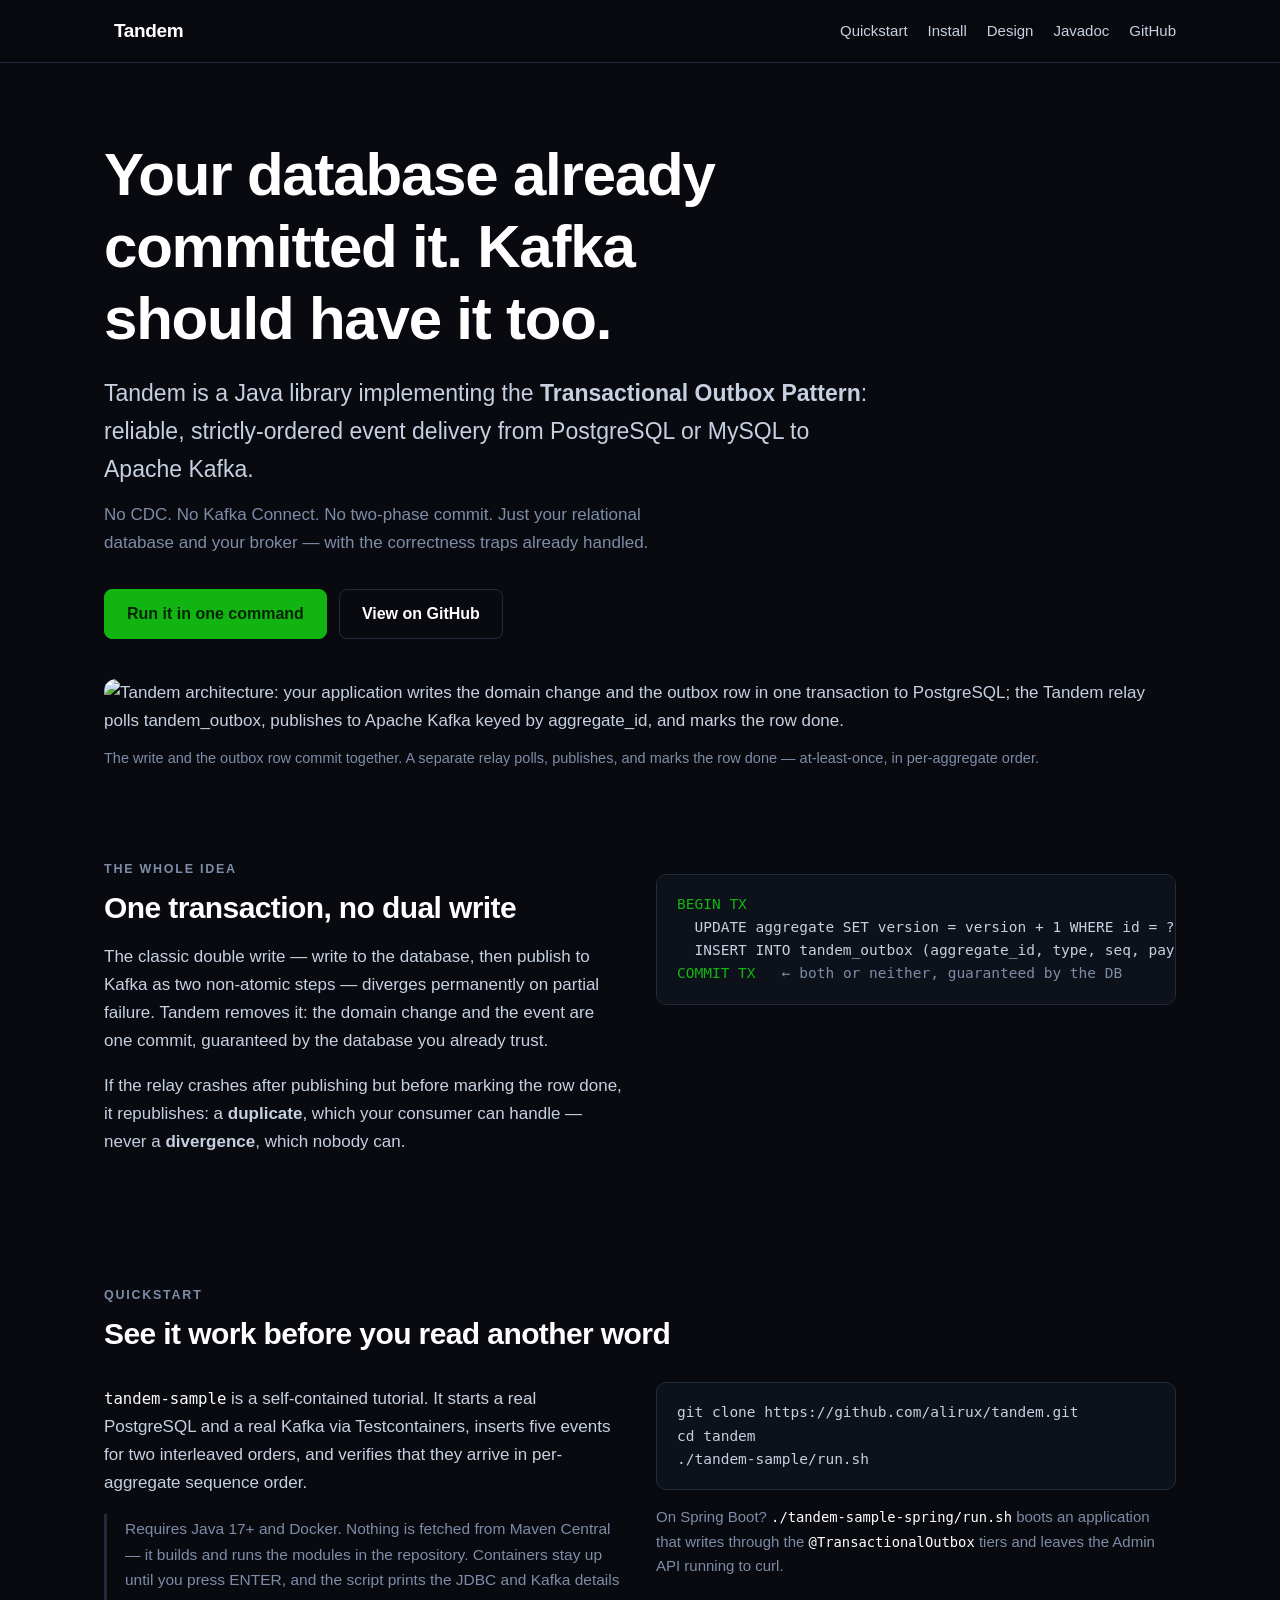
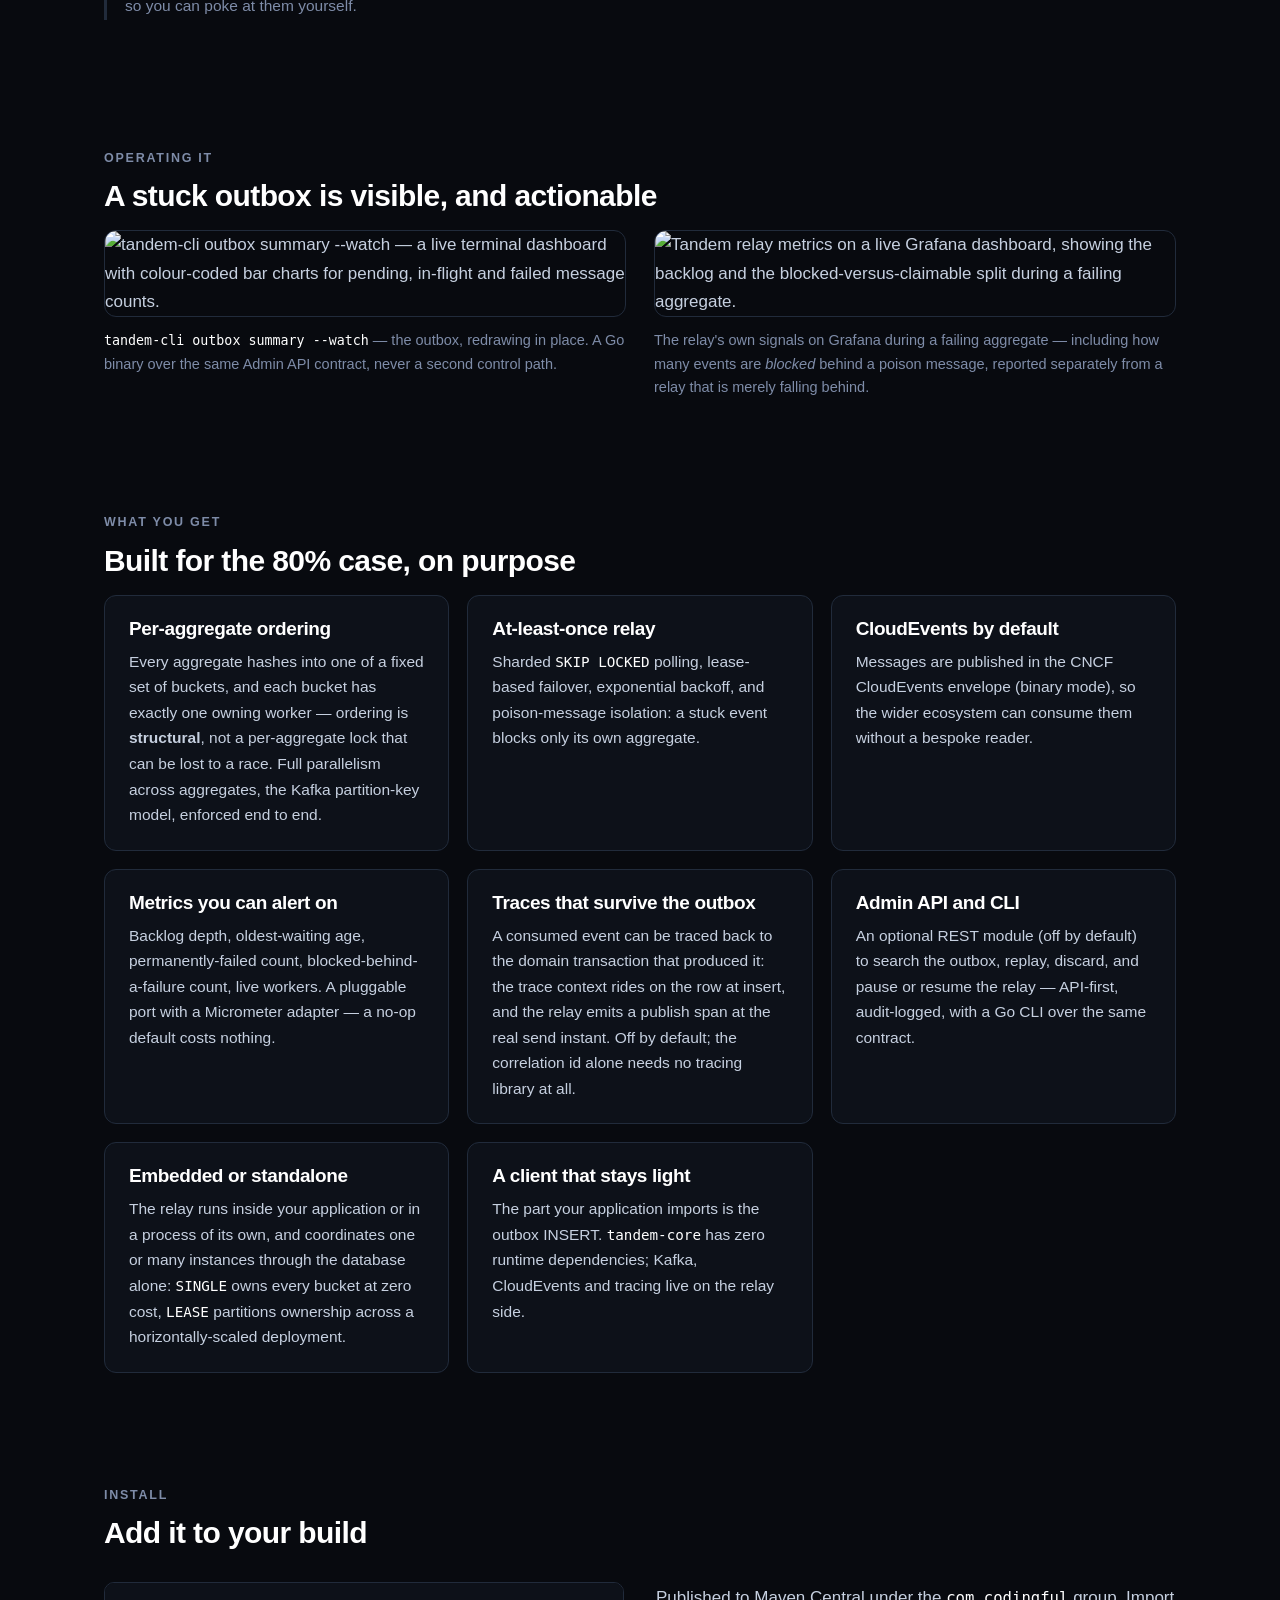
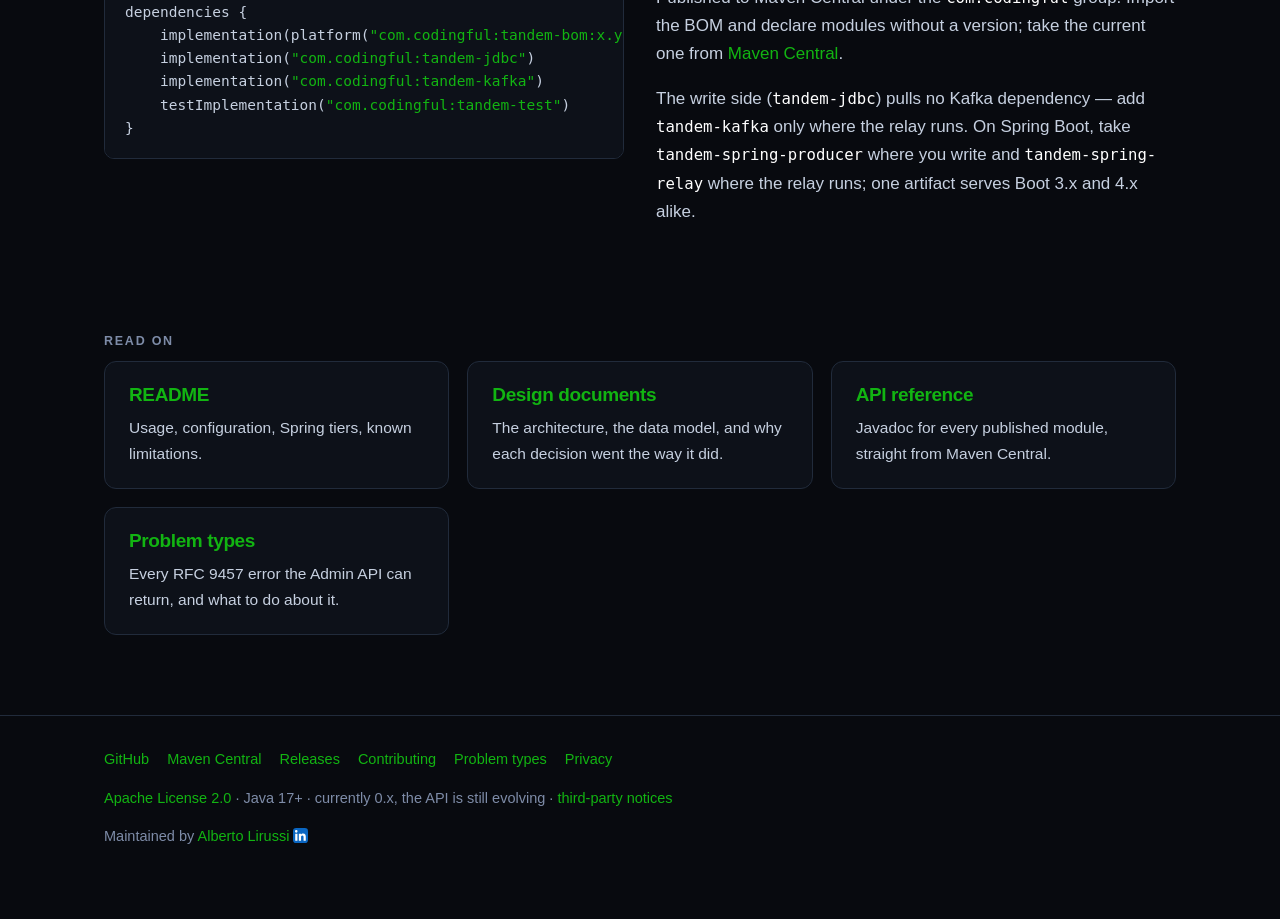
==== site/index.html @ ae4607db "Publish tandem.codingful.com — landing page and problem-type pages The Admin API's RFC 9457 error ty" ====
<!DOCTYPE html>
<html lang="en">
<head>
<meta charset="utf-8">
<meta name="viewport" content="width=device-width, initial-scale=1">
<title>Tandem — reliable, strictly-ordered event delivery to Kafka</title>
<meta name="description" content="A Java library implementing the Transactional Outbox Pattern: reliable, causally-ordered event delivery from PostgreSQL or MySQL to Apache Kafka. No CDC, no Kafka Connect, no two-phase commit.">
<meta property="og:type" content="website">
<meta property="og:title" content="Tandem — reliable, strictly-ordered event delivery to Kafka">
<meta property="og:description" content="Transactional Outbox for Java. No CDC, no Kafka Connect, no two-phase commit.">
<meta property="og:image" content="https://tandem.codingful.com/assets/social-preview.png">
<meta property="og:url" content="https://tandem.codingful.com/">
<meta name="twitter:card" content="summary_large_image">
<link rel="icon" href="assets/logo.png">
<link rel="stylesheet" href="assets/style.css">
</head>
<body>

<div class="topbar">
  <div class="wrap">
    <a class="brand" href="/"><img src="assets/logo.png" alt="">Tandem</a>
    <nav>
      <a href="#quickstart">Quickstart</a>
      <a href="#install">Install</a>
      <a href="https://github.com/alirux/tandem/blob/main/docs/HLD.md">Design</a>
      <a href="https://javadoc.io/doc/com.codingful/tandem-core/latest/index.html">Javadoc</a>
      <a href="https://github.com/alirux/tandem">GitHub</a>
    </nav>
  </div>
</div>

<header class="hero">
  <div class="wrap">
    <h1>Your database already committed it. Kafka should have it too.</h1>
    <p class="lede">Tandem is a Java library implementing the <strong>Transactional Outbox
      Pattern</strong>: reliable, strictly-ordered event delivery from PostgreSQL or MySQL to
      Apache Kafka.</p>
    <p class="sub">No CDC. No Kafka Connect. No two-phase commit. Just your relational database
      and your broker — with the correctness traps already handled.</p>
    <div class="cta">
      <a class="btn primary" href="#quickstart">Run it in one command</a>
      <a class="btn" href="https://github.com/alirux/tandem">View on GitHub</a>
    </div>
  </div>
</header>

<section class="tight">
  <div class="wrap">
    <figure class="figure">
      <img src="assets/architecture.svg" alt="Tandem architecture: your application writes the domain change and the outbox row in one transaction to PostgreSQL; the Tandem relay polls tandem_outbox, publishes to Apache Kafka keyed by aggregate_id, and marks the row done.">
      <figcaption>The write and the outbox row commit together. A separate relay polls, publishes,
        and marks the row done — at-least-once, in per-aggregate order.</figcaption>
    </figure>
  </div>
</section>

<section>
  <div class="wrap two-col">
    <div>
      <p class="kicker">The whole idea</p>
      <h2>One transaction, no dual write</h2>
      <p>The classic double write — write to the database, then publish to Kafka as two
        non-atomic steps — diverges permanently on partial failure. Tandem removes it: the
        domain change and the event are one commit, guaranteed by the database you already
        trust.</p>
      <p>If the relay crashes after publishing but before marking the row done, it republishes:
        a <strong>duplicate</strong>, which your consumer can handle — never a
        <strong>divergence</strong>, which nobody can.</p>
    </div>
    <div>
<pre><span class="k">BEGIN TX</span>
  UPDATE aggregate SET version = version + 1 WHERE id = ? FOR UPDATE
  INSERT INTO tandem_outbox (aggregate_id, type, seq, payload, ...)
<span class="k">COMMIT TX</span>   <span class="c">← both or neither, guaranteed by the DB</span></pre>
    </div>
  </div>
</section>

<section id="quickstart">
  <div class="wrap">
    <p class="kicker">Quickstart</p>
    <h2>See it work before you read another word</h2>
    <div class="two-col">
      <div>
        <p><code>tandem-sample</code> is a self-contained tutorial. It starts a real PostgreSQL and
          a real Kafka via Testcontainers, inserts five events for two interleaved orders, and
          verifies that they arrive in per-aggregate sequence order.</p>
        <p class="note">Requires Java 17+ and Docker. Nothing is fetched from Maven Central — it
          builds and runs the modules in the repository. Containers stay up until you press ENTER,
          and the script prints the JDBC and Kafka details so you can poke at them yourself.</p>
      </div>
      <div>
<pre>git clone https://github.com/alirux/tandem.git
cd tandem
./tandem-sample/run.sh</pre>
        <p style="font-size:15px;color:var(--muted)">On Spring Boot?
          <code>./tandem-sample-spring/run.sh</code> boots an application that writes through the
          <code>@TransactionalOutbox</code> tiers and leaves the Admin API running to curl.</p>
      </div>
    </div>
  </div>
</section>

<section>
  <div class="wrap">
    <p class="kicker">Operating it</p>
    <h2>A stuck outbox is visible, and actionable</h2>
    <div class="shots">
      <figure class="figure framed">
        <img src="assets/cli-status-watch.png" alt="tandem-cli outbox summary --watch — a live terminal dashboard with colour-coded bar charts for pending, in-flight and failed message counts.">
        <figcaption><code>tandem-cli outbox summary --watch</code> — the outbox, redrawing in
          place. A Go binary over the same Admin API contract, never a second control path.</figcaption>
      </figure>
      <figure class="figure framed">
        <img src="assets/metrics-dashboard.png" alt="Tandem relay metrics on a live Grafana dashboard, showing the backlog and the blocked-versus-claimable split during a failing aggregate.">
        <figcaption>The relay's own signals on Grafana during a failing aggregate — including
          how many events are <em>blocked</em> behind a poison message, reported separately from
          a relay that is merely falling behind.</figcaption>
      </figure>
    </div>
  </div>
</section>

<section>
  <div class="wrap">
    <p class="kicker">What you get</p>
    <h2>Built for the 80% case, on purpose</h2>
    <div class="cards">
      <div class="card">
        <h3>Per-aggregate ordering</h3>
        <p>Every aggregate hashes into one of a fixed set of buckets, and each bucket has exactly
          one owning worker — ordering is <strong>structural</strong>, not a per-aggregate lock
          that can be lost to a race. Full parallelism across aggregates, the Kafka partition-key
          model, enforced end to end.</p>
      </div>
      <div class="card">
        <h3>At-least-once relay</h3>
        <p>Sharded <code>SKIP LOCKED</code> polling, lease-based failover, exponential backoff,
          and poison-message isolation: a stuck event blocks only its own aggregate.</p>
      </div>
      <div class="card">
        <h3>CloudEvents by default</h3>
        <p>Messages are published in the CNCF CloudEvents envelope (binary mode), so the wider
          ecosystem can consume them without a bespoke reader.</p>
      </div>
      <div class="card">
        <h3>Metrics you can alert on</h3>
        <p>Backlog depth, oldest-waiting age, permanently-failed count, blocked-behind-a-failure
          count, live workers. A pluggable port with a Micrometer adapter — a no-op default costs
          nothing.</p>
      </div>
      <div class="card">
        <h3>Traces that survive the outbox</h3>
        <p>A consumed event can be traced back to the domain transaction that produced it: the
          trace context rides on the row at insert, and the relay emits a publish span at the real
          send instant. Off by default; the correlation id alone needs no tracing library at
          all.</p>
      </div>
      <div class="card">
        <h3>Admin API and CLI</h3>
        <p>An optional REST module (off by default) to search the outbox, replay, discard, and
          pause or resume the relay — API-first, audit-logged, with a Go CLI over the same
          contract.</p>
      </div>
      <div class="card">
        <h3>Embedded or standalone</h3>
        <p>The relay runs inside your application or in a process of its own, and coordinates one
          or many instances through the database alone: <code>SINGLE</code> owns every bucket at
          zero cost, <code>LEASE</code> partitions ownership across a horizontally-scaled
          deployment.</p>
      </div>
      <div class="card">
        <h3>A client that stays light</h3>
        <p>The part your application imports is the outbox INSERT. <code>tandem-core</code> has
          zero runtime dependencies; Kafka, CloudEvents and tracing live on the relay side.</p>
      </div>
    </div>
  </div>
</section>

<section id="install">
  <div class="wrap">
    <p class="kicker">Install</p>
    <h2>Add it to your build</h2>
    <div class="two-col">
      <div>
<pre>dependencies {
    implementation(platform(<span class="k">"com.codingful:tandem-bom:x.y.z"</span>))
    implementation(<span class="k">"com.codingful:tandem-jdbc"</span>)
    implementation(<span class="k">"com.codingful:tandem-kafka"</span>)
    testImplementation(<span class="k">"com.codingful:tandem-test"</span>)
}</pre>
      </div>
      <div>
        <p>Published to Maven Central under the <code>com.codingful</code> group. Import the BOM
          and declare modules without a version; take the current one from
          <a href="https://central.sonatype.com/artifact/com.codingful/tandem-core">Maven
            Central</a>.</p>
        <p>The write side (<code>tandem-jdbc</code>) pulls no Kafka dependency — add
          <code>tandem-kafka</code> only where the relay runs. On Spring Boot, take
          <code>tandem-spring-producer</code> where you write and
          <code>tandem-spring-relay</code> where the relay runs; one artifact serves Boot 3.x and
          4.x alike.</p>
      </div>
    </div>
  </div>
</section>

<section class="tight">
  <div class="wrap">
    <p class="kicker">Read on</p>
    <div class="cards">
      <div class="card">
        <h3><a href="https://github.com/alirux/tandem/blob/main/README.md">README</a></h3>
        <p>Usage, configuration, Spring tiers, known limitations.</p>
      </div>
      <div class="card">
        <h3><a href="https://github.com/alirux/tandem/blob/main/docs/HLD.md">Design documents</a></h3>
        <p>The architecture, the data model, and why each decision went the way it did.</p>
      </div>
      <div class="card">
        <h3><a href="https://javadoc.io/doc/com.codingful/tandem-core/latest/index.html">API reference</a></h3>
        <p>Javadoc for every published module, straight from Maven Central.</p>
      </div>
      <div class="card">
        <h3><a href="problems/">Problem types</a></h3>
        <p>Every RFC 9457 error the Admin API can return, and what to do about it.</p>
      </div>
    </div>
  </div>
</section>

<footer>
  <div class="wrap">
    <div class="links">
      <a href="https://github.com/alirux/tandem">GitHub</a>
      <a href="https://central.sonatype.com/artifact/com.codingful/tandem-core">Maven Central</a>
      <a href="https://github.com/alirux/tandem/releases">Releases</a>
      <a href="https://github.com/alirux/tandem/blob/main/CONTRIBUTING.md">Contributing</a>
      <a href="problems/">Problem types</a>
      <a href="/privacy/">Privacy</a>
    </div>
    <p><a href="https://github.com/alirux/tandem/blob/main/LICENSE">Apache License 2.0</a> · Java
      17+ · currently 0.x, the API is still evolving ·
      <a href="https://github.com/alirux/tandem/blob/main/THIRD-PARTY-NOTICES.md">third-party
        notices</a></p>
    <p>Maintained by
      <a class="li-link" href="https://www.linkedin.com/in/alberto-lirussi/">
        Alberto Lirussi
        <svg viewBox="0 0 24 24" aria-hidden="true">
          <rect width="24" height="24" rx="5" fill="#0A66C2"/>
          <path fill="#FFFFFF" d="M20.45 20.45h-3.56v-5.57c0-1.33-.02-3.03-1.85-3.03-1.86 0-2.15 1.45-2.15 2.94v5.66H9.34V9h3.41v1.56h.05c.48-.9 1.64-1.85 3.37-1.85 3.6 0 4.27 2.37 4.27 5.45zM5.34 7.43a2.07 2.07 0 1 1 0-4.13 2.07 2.07 0 0 1 0 4.13zM7.12 20.45H3.56V9h3.56z"/>
        </svg>
      </a></p>
  </div>
</footer>

</body>
</html>
---- site/assets/style.css ----
/*
 * Tandem site — one stylesheet for the landing page and the problem-type pages.
 * Palette taken from the brand assets (docs/tandem-architecture.svg,
 * docs/tandem-social-preview.svg), which are dark-background by construction:
 * the site commits to the dark look rather than theming, so the diagram and the
 * screenshots sit on the same ground they were drawn on.
 */

:root {
    --bg: #080a0f;
    --panel: #0d1119;
    --panel-raised: #161c28;
    --border: #212b3b;
    --text: #ffffff;
    --text-soft: #c6d0e0;
    --muted: #7e8ca8;
    --green: #12b412;
    --yellow: #d8d000;
    --red: #e03a1a;

    --sans: "Helvetica Neue", Helvetica, Arial, system-ui, sans-serif;
    --mono: Menlo, "DejaVu Sans Mono", "SF Mono", Consolas, monospace;

    --page: 1120px;
    --prose: 760px;
}

* {
    box-sizing: border-box;
}

body {
    margin: 0;
    background: var(--bg);
    color: var(--text-soft);
    font-family: var(--sans);
    font-size: 17px;
    line-height: 1.65;
    -webkit-font-smoothing: antialiased;
}

.wrap {
    max-width: var(--page);
    margin: 0 auto;
    padding: 0 24px;
}

.prose {
    max-width: var(--prose);
}

/*
 * A page whose whole body is prose (the problem-type pages) still keeps the page gutter, so its
 * text starts under the brand in the top bar instead of floating in a centred column of its own.
 */
.wrap.prose {
    max-width: var(--page);
}

.wrap.prose > * {
    max-width: var(--prose);
}

a {
    color: var(--green);
    text-decoration: none;
}

a:hover {
    text-decoration: underline;
}

h1, h2, h3 {
    color: var(--text);
    line-height: 1.2;
    letter-spacing: -0.02em;
}

h2 {
    font-size: 30px;
    margin: 0 0 16px;
}

h3 {
    font-size: 19px;
    margin: 0 0 8px;
}

code {
    font-family: var(--mono);
    font-size: 0.92em;
    color: var(--text);
}

/* A slug rendered as code inside a link must still read as a link. */
a code {
    color: inherit;
}

pre {
    background: var(--panel);
    border: 1px solid var(--border);
    border-radius: 10px;
    padding: 18px 20px;
    overflow-x: auto;
    font-family: var(--mono);
    font-size: 14.5px;
    line-height: 1.6;
    color: var(--text-soft);
}

pre .c {
    color: var(--muted);
}

pre .k {
    color: var(--green);
}

img {
    max-width: 100%;
    height: auto;
}

/* ── top bar ─────────────────────────────────────────────────────────── */

.topbar {
    border-bottom: 1px solid var(--border);
    position: sticky;
    top: 0;
    background: rgba(8, 10, 15, 0.92);
    backdrop-filter: blur(8px);
    z-index: 10;
}

.topbar .wrap {
    display: flex;
    align-items: center;
    gap: 20px;
    height: 62px;
}

.brand {
    display: flex;
    align-items: center;
    gap: 10px;
    color: var(--text);
    font-weight: 700;
    font-size: 19px;
    letter-spacing: -0.02em;
    margin-right: auto;
    /* The bar is a non-wrapping flex row: without these the wordmark is squeezed under the nav
       instead of pushing it to the next line. */
    flex-shrink: 0;
    white-space: nowrap;
}

.brand:hover {
    text-decoration: none;
}

.brand img {
    height: 26px;
    width: auto;
}

.topbar nav {
    display: flex;
    gap: 20px;
    font-size: 15px;
}

.topbar nav a {
    color: var(--text-soft);
}

.topbar nav a:hover {
    color: var(--green);
}

/* ── hero ────────────────────────────────────────────────────────────── */

.hero {
    padding: 76px 0 8px;
}

.hero h1 {
    font-size: clamp(38px, 6vw, 60px);
    margin: 0 0 20px;
    max-width: 20ch;
}

.hero .lede {
    font-size: clamp(19px, 2.4vw, 23px);
    color: var(--text-soft);
    max-width: 60ch;
    margin: 0 0 12px;
}

.hero .sub {
    color: var(--muted);
    max-width: 62ch;
    margin: 0 0 32px;
}

.cta {
    display: flex;
    flex-wrap: wrap;
    gap: 12px;
    align-items: center;
}

.btn {
    display: inline-block;
    padding: 11px 22px;
    border-radius: 8px;
    font-weight: 600;
    font-size: 16px;
    border: 1px solid var(--border);
    color: var(--text);
}

.btn:hover {
    text-decoration: none;
    border-color: var(--green);
}

.btn.primary {
    background: var(--green);
    border-color: var(--green);
    color: #042504;
}

.btn.primary:hover {
    filter: brightness(1.12);
}

/* ── sections ────────────────────────────────────────────────────────── */

section {
    padding: 56px 0;
}

section.tight {
    padding: 32px 0;
}

.kicker {
    text-transform: uppercase;
    letter-spacing: 0.14em;
    font-size: 12.5px;
    font-weight: 700;
    color: var(--muted);
    margin: 0 0 10px;
}

.figure {
    margin: 0;
}

.figure img {
    border-radius: 12px;
    display: block;
    width: 100%;
}

.figure.framed img {
    border: 1px solid var(--border);
}

.figure figcaption {
    color: var(--muted);
    font-size: 14.5px;
    margin-top: 12px;
}

.two-col {
    display: grid;
    grid-template-columns: 1fr 1fr;
    gap: 32px;
    align-items: start;
}

/* Grid items default to min-width: auto, so a wide <pre> inside them would otherwise push the
   column — and the whole page — wider instead of scrolling within its own overflow-x. */
.two-col > *, .shots > * {
    min-width: 0;
}

.cards {
    display: grid;
    grid-template-columns: repeat(auto-fit, minmax(300px, 1fr));
    gap: 18px;
}

.card {
    background: var(--panel);
    border: 1px solid var(--border);
    border-radius: 12px;
    padding: 22px 24px;
}

.card p {
    margin: 0;
    font-size: 15.5px;
    color: var(--text-soft);
}

.shots {
    display: grid;
    grid-template-columns: 1fr 1fr;
    gap: 28px;
    align-items: start;
}

/* ── tables ──────────────────────────────────────────────────────────── */

table {
    width: 100%;
    border-collapse: collapse;
    font-size: 15.5px;
}

th, td {
    text-align: left;
    padding: 11px 14px;
    border-bottom: 1px solid var(--border);
    vertical-align: top;
}

th {
    color: var(--muted);
    font-weight: 600;
    font-size: 13px;
    text-transform: uppercase;
    letter-spacing: 0.08em;
}

td code {
    white-space: nowrap;
}

/* ── problem pages ───────────────────────────────────────────────────── */

.problem {
    padding: 52px 0 0;
}

.problem h1 {
    font-size: clamp(28px, 4.4vw, 40px);
    margin: 12px 0 18px;
}

.uri {
    font-family: var(--mono);
    font-size: 14px;
    color: var(--muted);
    word-break: break-all;
}

.status {
    display: inline-block;
    font-family: var(--mono);
    font-size: 13px;
    font-weight: 700;
    padding: 3px 10px;
    border-radius: 999px;
    border: 1px solid currentColor;
    vertical-align: middle;
}

.status.s4 {
    color: var(--yellow);
}

.status.s5 {
    color: var(--red);
}

.note {
    border-left: 3px solid var(--border);
    padding: 2px 0 2px 18px;
    color: var(--muted);
    font-size: 15.5px;
}

/*
 * Deliberately not display:flex: flexbox turns the whole link into a box that gets centred
 * against the surrounding line via vertical-align, which drags the "Alberto Lirussi" text off
 * the baseline of the "Maintained by" text next to it. Keeping the link as normal inline content
 * means its text shares that baseline automatically; only the icon needs its own alignment.
 */
.li-link svg {
    width: 15px;
    height: 15px;
    vertical-align: middle;
    /* A solid badge shape reads as vertically lower than text even when its bounding box is
       mathematically centred on it — an optical-alignment nudge, not a measurement error. */
    position: relative;
    top: -2px;
}

/* ── footer ──────────────────────────────────────────────────────────── */

footer {
    border-top: 1px solid var(--border);
    margin-top: 48px;
    padding: 32px 0 56px;
    color: var(--muted);
    font-size: 14.5px;
}

footer .links {
    display: flex;
    flex-wrap: wrap;
    gap: 18px;
    margin-bottom: 14px;
}

@media (max-width: 820px) {
    .two-col, .shots {
        grid-template-columns: 1fr;
    }

    .hero {
        padding-top: 48px;
    }

    /* Below this width the bar's links no longer fit on the brand's line — let it grow to two
       rows rather than overflow the viewport and put a horizontal scrollbar on the whole page. */
    .topbar .wrap {
        height: auto;
        min-height: 62px;
        flex-wrap: wrap;
        align-items: center;
        padding-top: 10px;
        padding-bottom: 10px;
        row-gap: 4px;
    }

    .topbar nav {
        gap: 14px;
        font-size: 14px;
        flex-wrap: wrap;
    }
}
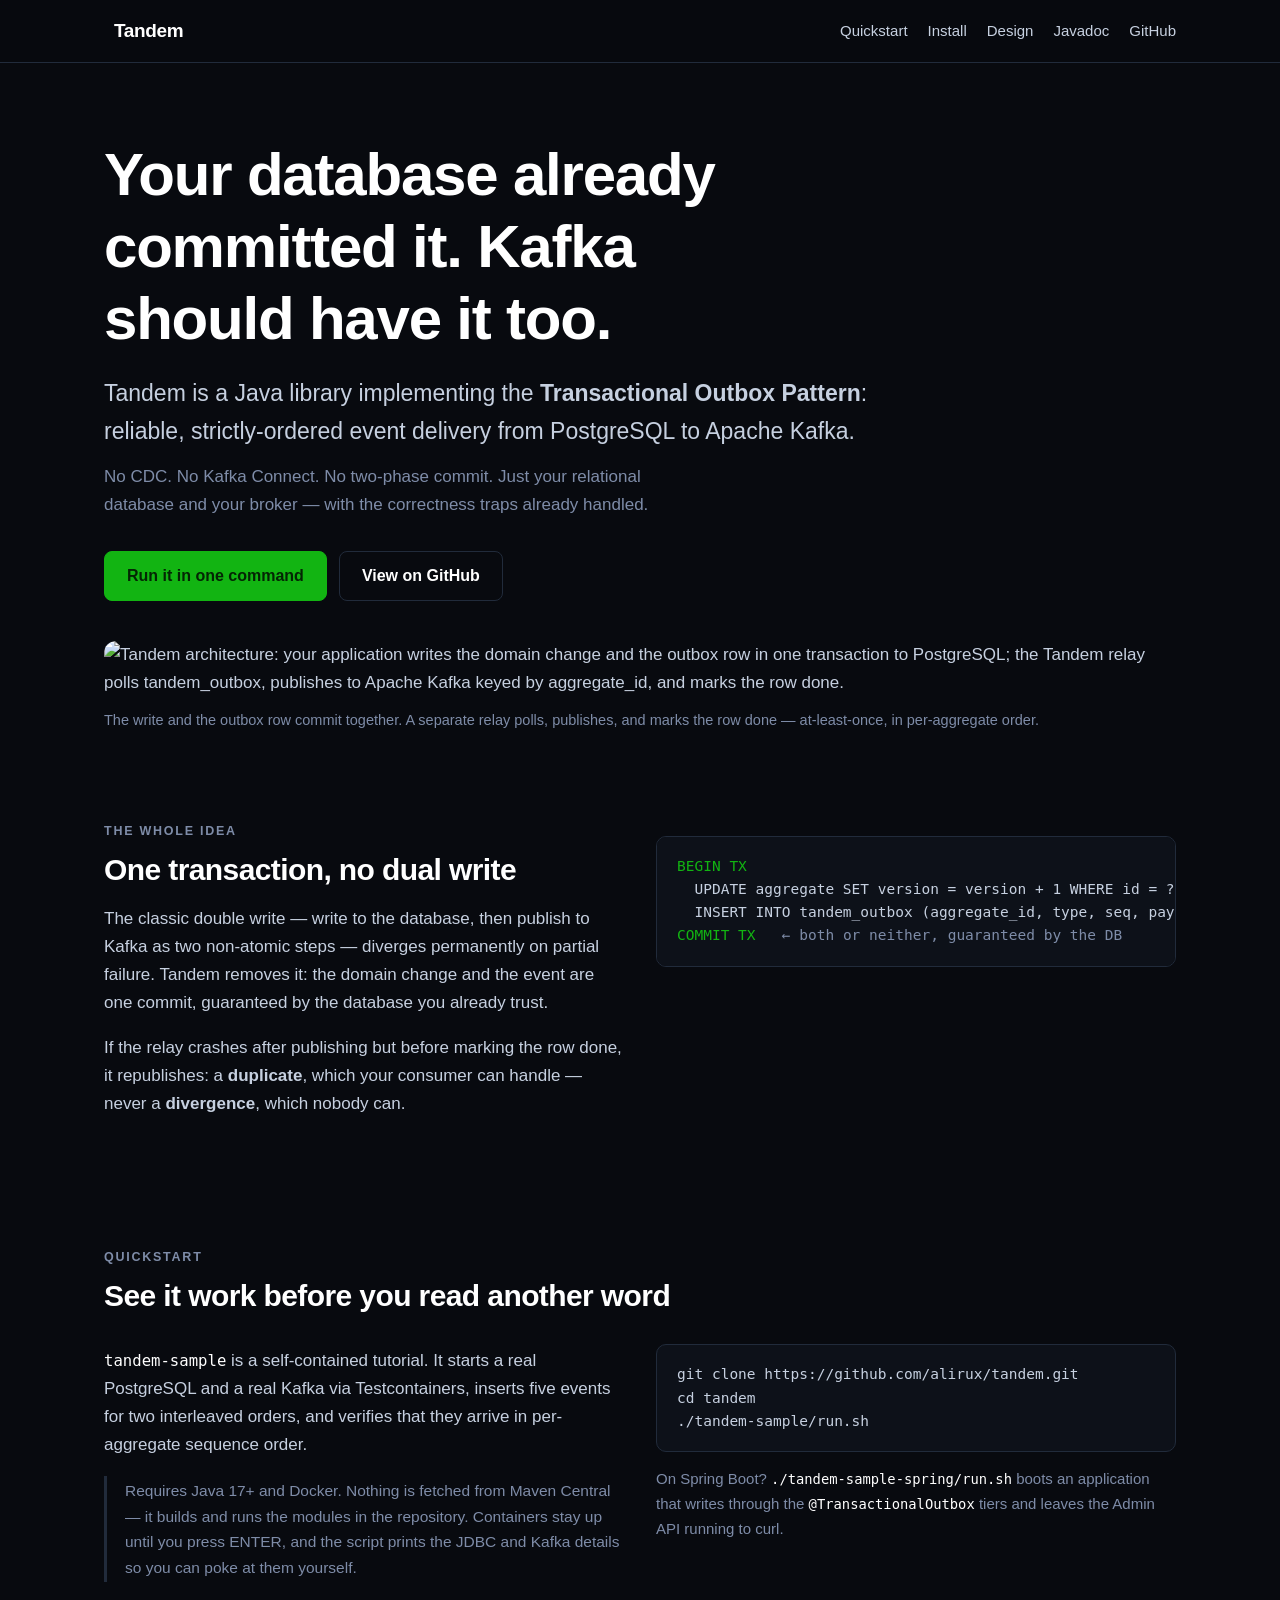
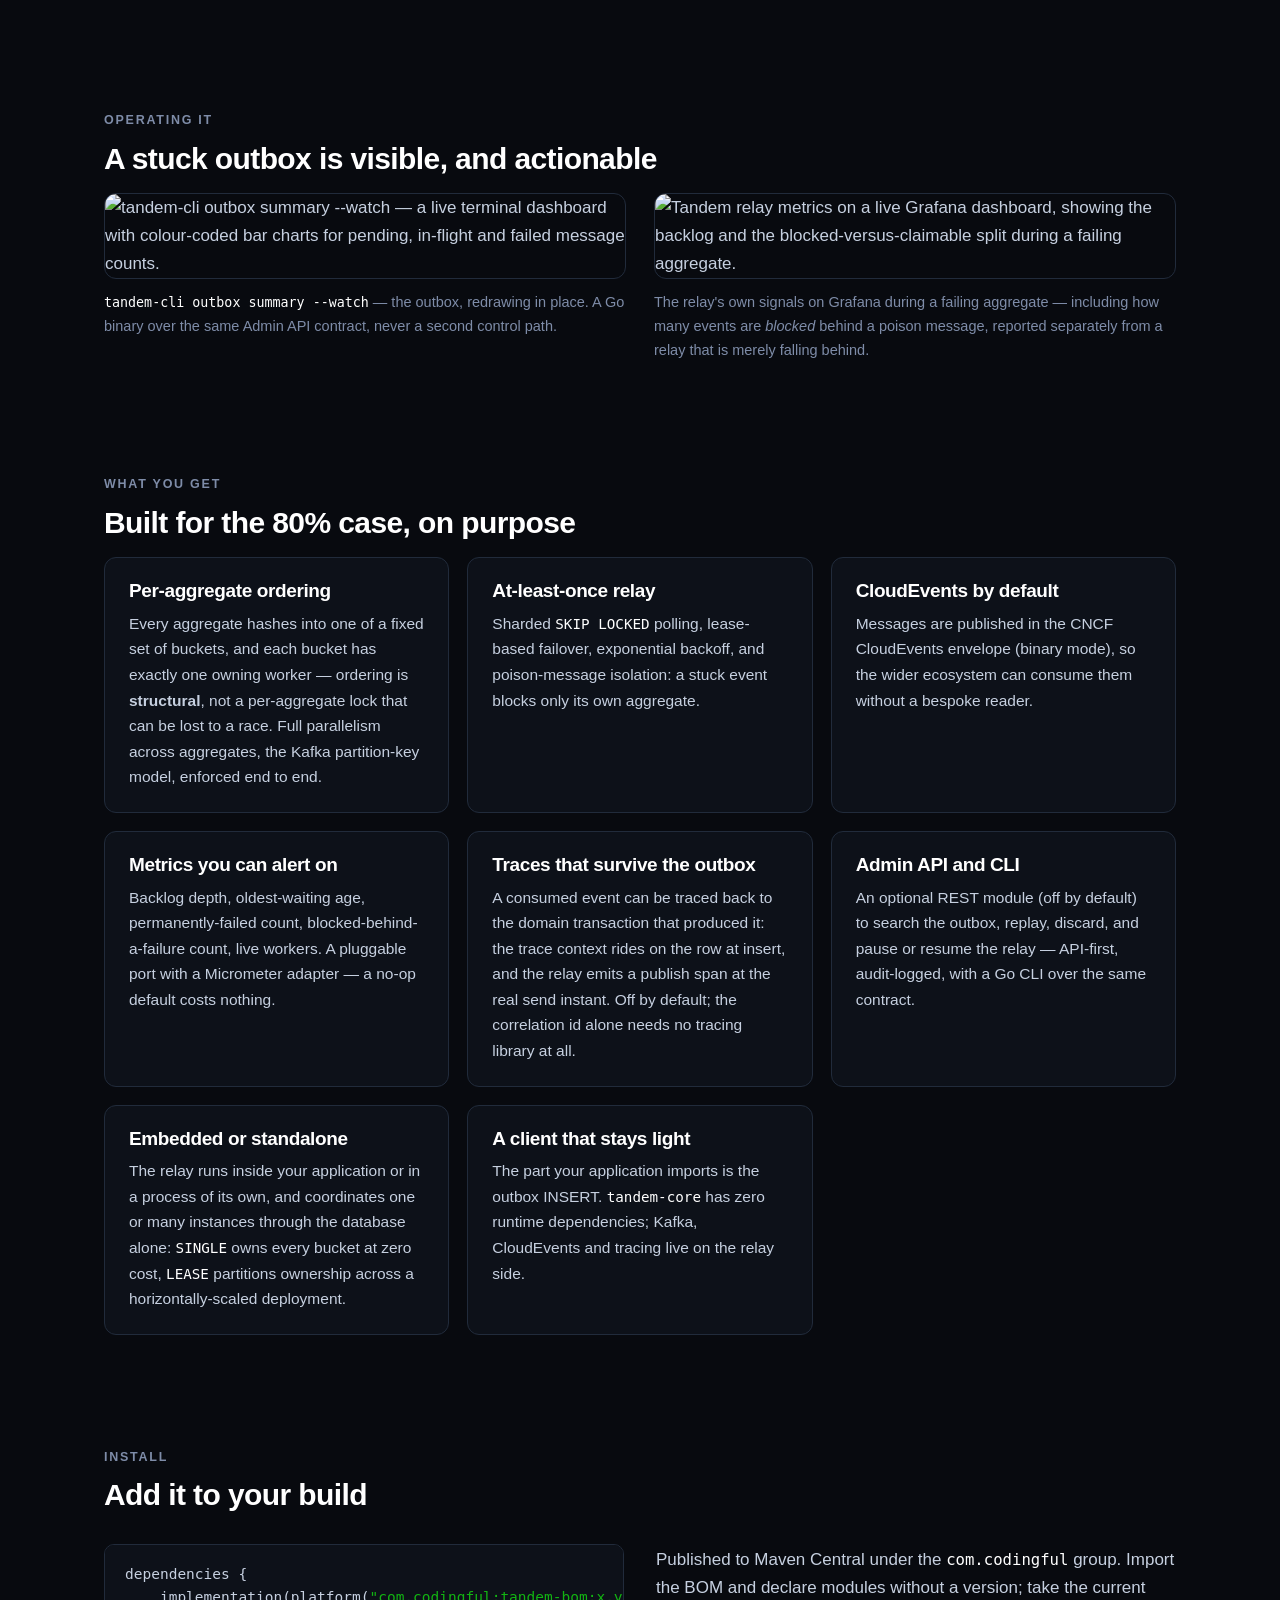
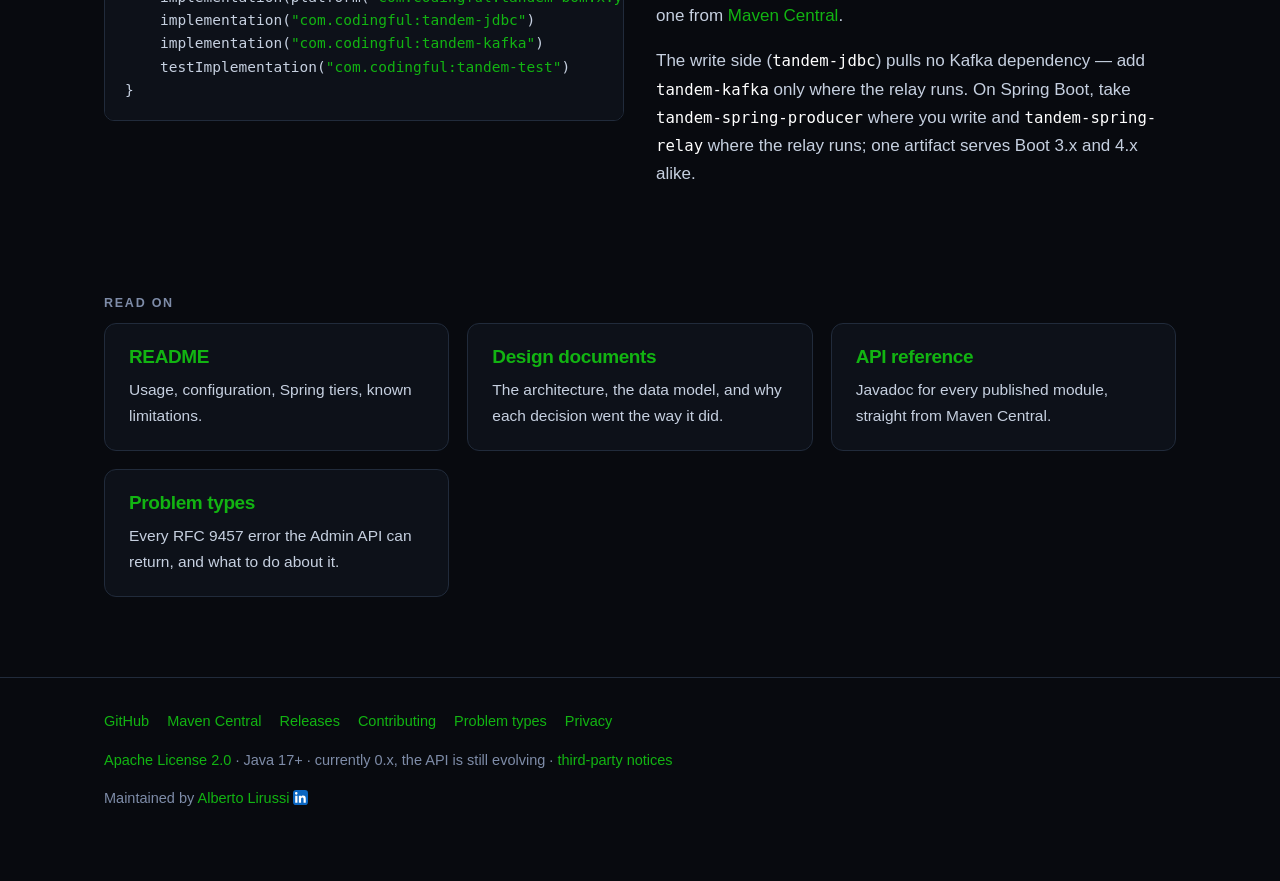
==== commit 2464243c: "No MySql references in the site index" ====
--- a/site/index.html
+++ b/site/index.html
@@ -4,7 +4,7 @@
 <meta charset="utf-8">
 <meta name="viewport" content="width=device-width, initial-scale=1">
 <title>Tandem — reliable, strictly-ordered event delivery to Kafka</title>
-<meta name="description" content="A Java library implementing the Transactional Outbox Pattern: reliable, causally-ordered event delivery from PostgreSQL or MySQL to Apache Kafka. No CDC, no Kafka Connect, no two-phase commit.">
+<meta name="description" content="A Java library implementing the Transactional Outbox Pattern: reliable, causally-ordered event delivery from PostgreSQL to Apache Kafka. No CDC, no Kafka Connect, no two-phase commit.">
 <meta property="og:type" content="website">
 <meta property="og:title" content="Tandem — reliable, strictly-ordered event delivery to Kafka">
 <meta property="og:description" content="Transactional Outbox for Java. No CDC, no Kafka Connect, no two-phase commit.">
@@ -33,7 +33,7 @@
   <div class="wrap">
     <h1>Your database already committed it. Kafka should have it too.</h1>
     <p class="lede">Tandem is a Java library implementing the <strong>Transactional Outbox
-      Pattern</strong>: reliable, strictly-ordered event delivery from PostgreSQL or MySQL to
+      Pattern</strong>: reliable, strictly-ordered event delivery from PostgreSQL to
       Apache Kafka.</p>
     <p class="sub">No CDC. No Kafka Connect. No two-phase commit. Just your relational database
       and your broker — with the correctness traps already handled.</p>
